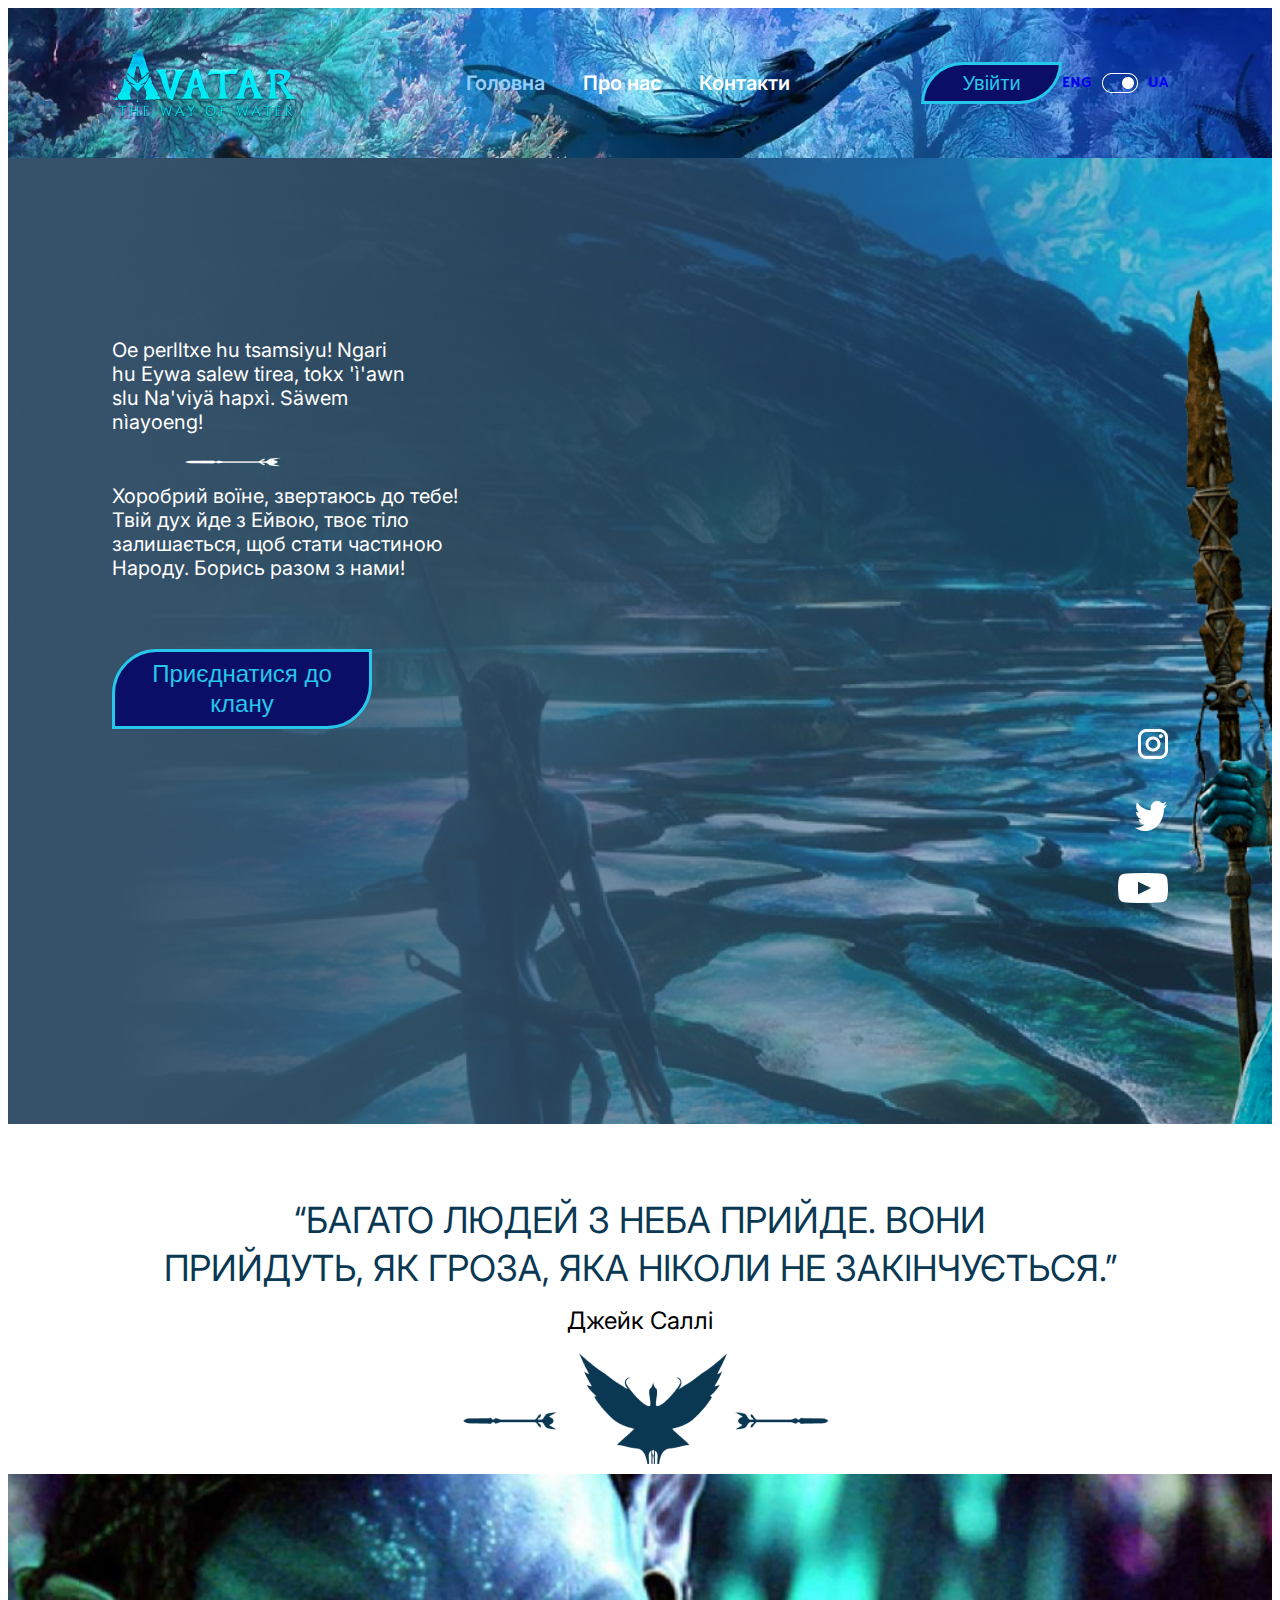
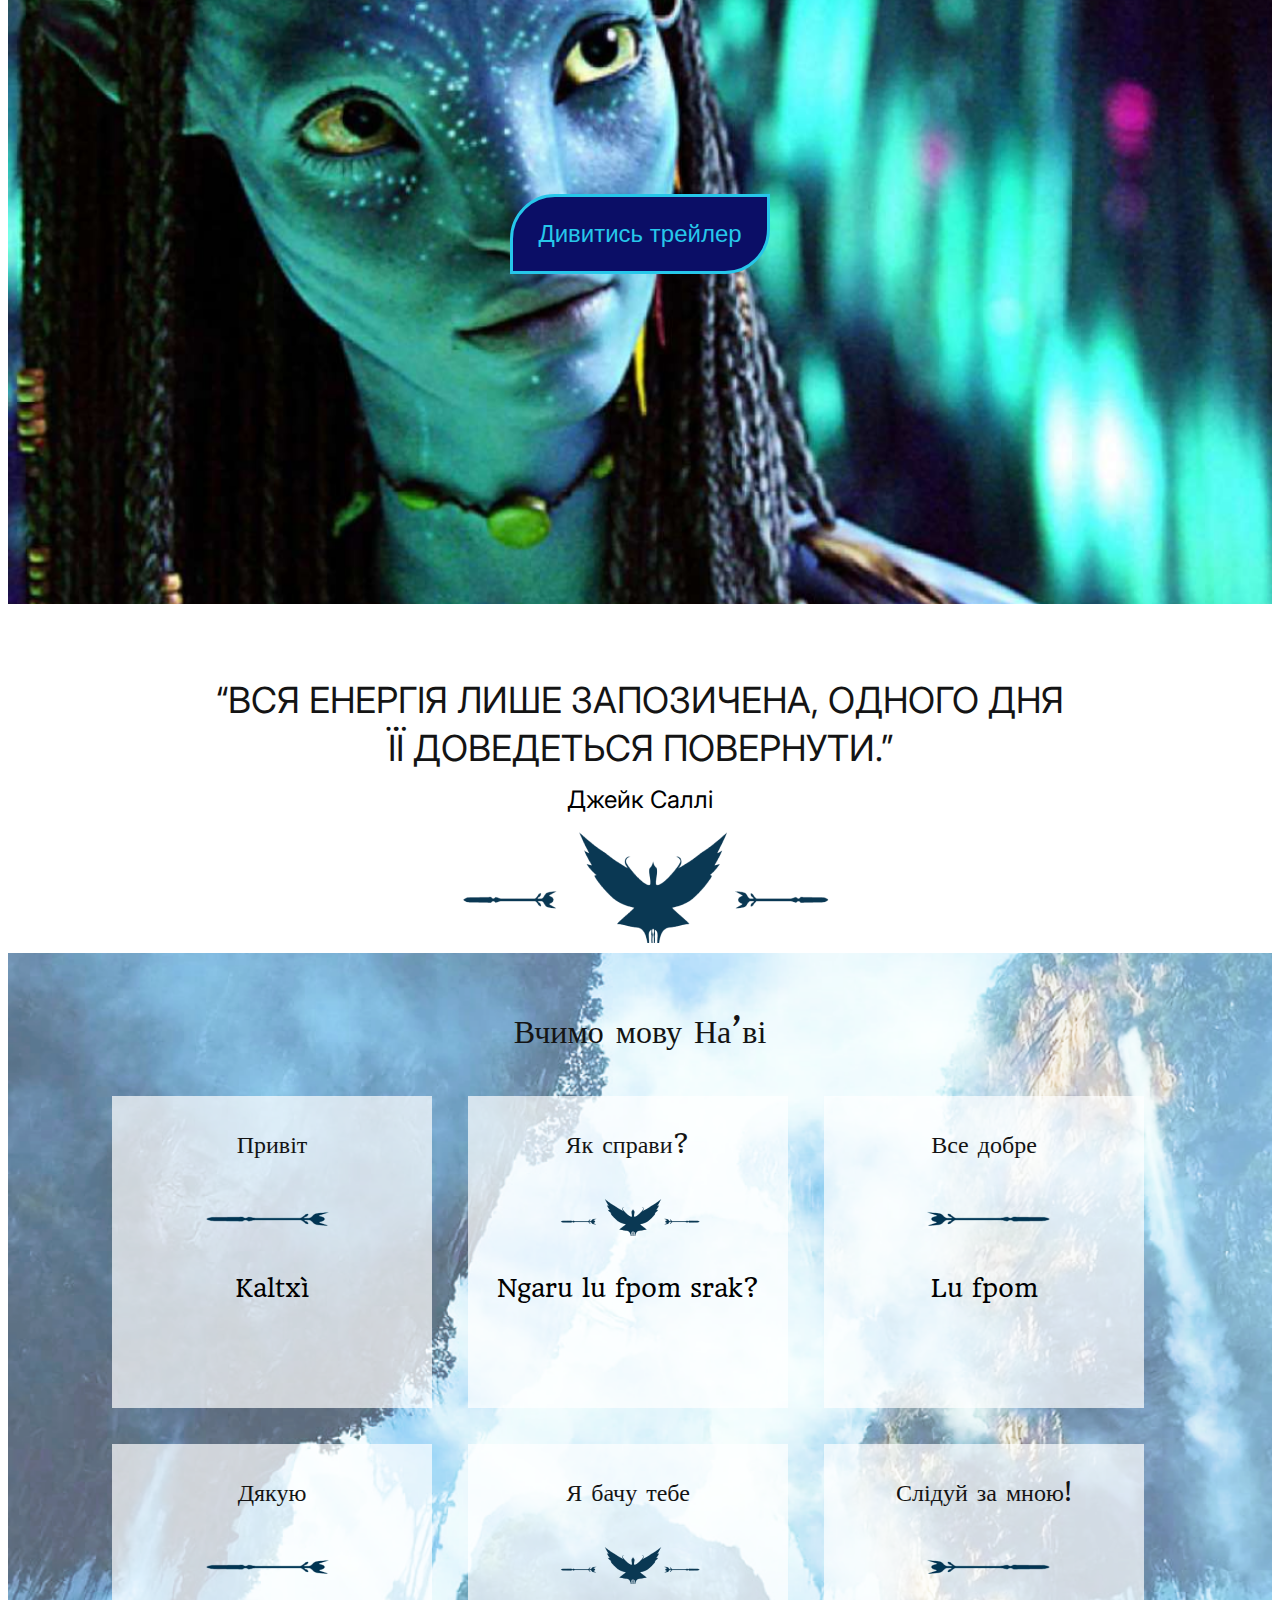
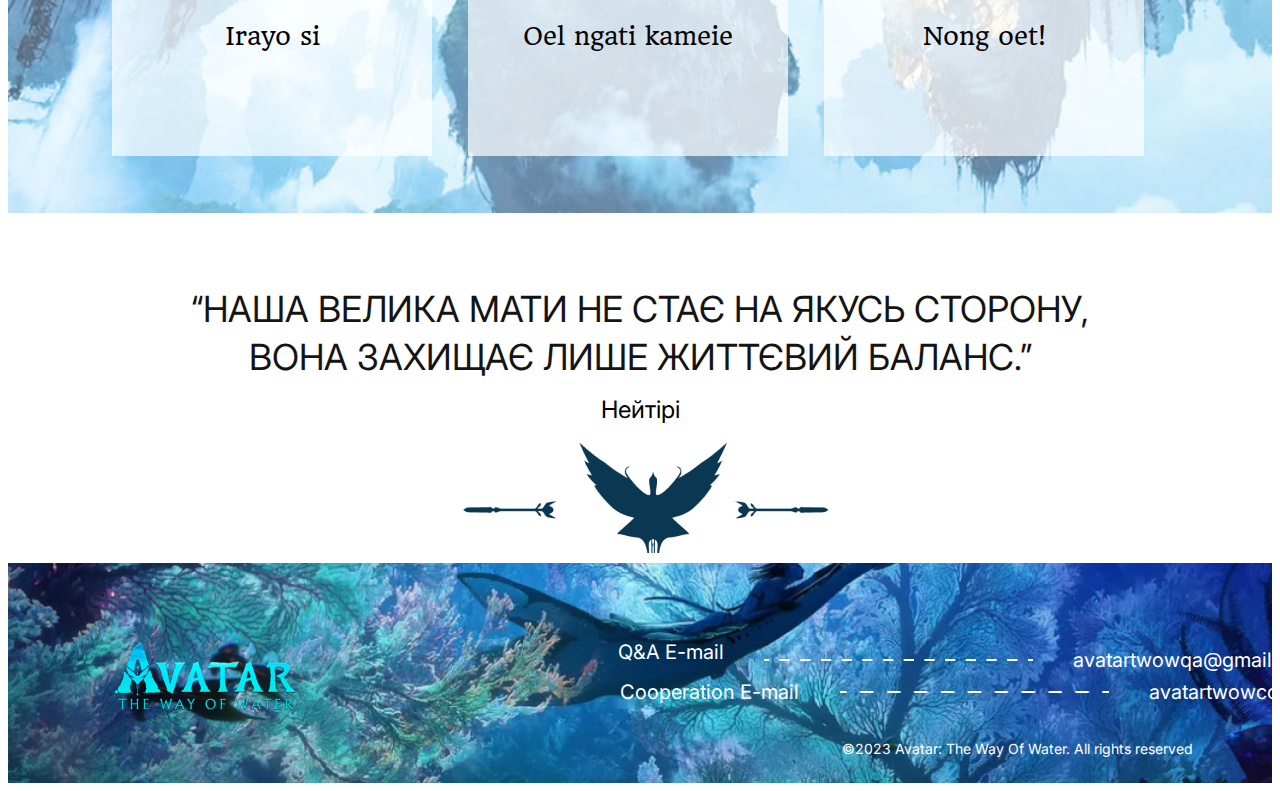
==== index.html @ f0137a79 "debug" ====
<!DOCTYPE html>
<html lang="en">
<head>
    <meta charset="UTF-8">
    <meta name="viewport" content="width=device-width, initial-scale=1.0">
    <title>Document</title>
    <link rel="preconnect" href="https://fonts.googleapis.com">
    <link rel="preconnect" href="https://fonts.gstatic.com" crossorigin>
    <link href="https://fonts.googleapis.com/css2?family=Hammersmith+One&family=Headland+One&family=Inter:wght@100..900&display=swap" rel="stylesheet">
    <link rel="stylesheet" href="https://cdnjs.cloudflare.com/ajax/libs/modern-normalize/2.0.0/modern-normalize.min.css" integrity="sha512-4xo8blKMVCiXpTaLzQSLSw3KFOVPWhm/TRtuPVc4WG6kUgjH6J03IBuG7JZPkcWMxJ5huwaBpOpnwYElP/m6wg==" crossorigin="anonymous" referrerpolicy="no-referrer" />
    <link rel="stylesheet" href="../css/reset.css">
    <link rel="stylesheet" href="../css/style.css">
</head>
<body>
    <header class="header">
        <div class="container header-box">
        <a href="../index.html" class="header-link"><img src="../images/avatar_logo.png" alt="logo" class="header-logo"></a>
        <nav class="header-nav">
            <ul class="nav-list">
                <li class="nav-item"><a href="#" class="nav-link active">Головна</a></li>
                <li class="nav-item"><a href="#" class="nav-link">Про нас</a></li>
                <li class="nav-item"><a href="#" class="nav-link">Контакти</a></li>
            </ul>
        </nav>
        <button type="button" class="header-button">Увійти</button>
        <h2 class="button-title"><a href="./english.htm">ENG</a></h2><img src="../images/switcher.png" alt="switcher" class="button-image2"><h2 class="button-title2"><a href="../index.html">UA</a></h2>
        </div>
    </header>
    <main>
        <!-- Секція герой -->
        <section class="avatar-hero">
            <div class="container">
            <ul class="hero-list">
                <li class="hero-item">
                    <h1 class="hero-title">
                    Oe perlltxe hu tsamsiyu!
                    Ngari hu Eywa salew tirea, 
                    tokx 'ì'awn slu Na'viyä hapxì.
                    Säwem nìayoeng! 
                    </h1>
                </li>
                <li> 
                    <img src="../images/text_arrow.png" alt="arrow" class="hero-image">
                </li>
                <li class="hero-item2">
                    <h2 class="hero-title2">
                        Хоробрий воїне, звертаюсь до тебе!
                        Твій дух йде з Ейвою, 
                        твоє тіло залишається, 
                        щоб стати частиною Народу.
                        Борись разом з нами!
                    </h2>
                </li>
            </ul>
            <button type="button" class="hero-button">Приєднатися до клану</button> 
            <ul class="hero-list2">
                <li class="hero-item2"><a href="#" class="hero-link"><img src="../images/instagram.png" alt="instagram" class="link-image"></a></li>
                <li class="hero-item2"><a href="#" class="hero-link"><img src="../images/twitter.png" alt="twitter" class="link-image"></a></li>
                <li class="hero-item2"><a href="#" class="hero-link"><img src="../images/youtube.png" alt="youtube" class="link-image"></a></li>
            </ul>
            </div>
        </section>
        <!-- Секція цитата -->
        <section class="quote">
            <div class="container quote-box">
            <h2 class="quote-title">“БАГАТО ЛЮДЕЙ З НЕБА ПРИЙДЕ. ВОНИ</h2>
            <h2 class="quote-title2">ПРИЙДУТЬ, ЯК ГРОЗА, ЯКА НІКОЛИ НЕ ЗАКІНЧУЄТЬСЯ.”</h2>
            <p class="quote-desc">Джейк Саллі</p>
            <img src="./images/bird_with_arrows.png" alt="bird and arrows" class="quote-image">
            </div>
        </section>
        <!-- Секція трейлер -->
        <section class="trailer">
            <div class="container button-box">
            <button type="button" class="trailer-button">Дивитись трейлер</button>
            </div>  
        </section>
        <!-- Секція цитата 2 -->
        <section class="second-quote">
            <div class="container second-quote-box">
            <h2 class="second-quote-title">“ВСЯ ЕНЕРГІЯ ЛИШЕ ЗАПОЗИЧЕНА, ОДНОГО ДНЯ</h2>
            <h2 class="second-quote-title2">ЇЇ ДОВЕДЕТЬСЯ ПОВЕРНУТИ.”</h2>
            <p class="second-quote-desc">Джейк Саллі</p>
            <img src="./images/bird_with_arrows.png" alt="bird and arrows" class="second-quote-image">
            </div>
        </section>
        <!-- Секція мови -->
        <section class="language">
            <div class="container">
            <h2 class="language-title">Вчимо мову На’ві</h2>
            <ul class="language-list language-box">
                <li class="language-item">
                    <h3 class="item-title">Привіт</h3>
                    <img src="./images/arrow_left.png" alt="arrow" class="item-image">
                    <p class="item-desc">Kaltxì</p>
                </li>
                <li class="language-item">
                    <h3 class="item-title">Як справи?</h3>
                    <img src="./images/bird_mova.png" alt="bird" class="item-image">
                    <p class="item-desc">Ngaru lu fpom srak?</p>
                </li>
                <li class="language-item">
                    <h3 class="item-title">Все добре</h3>
                    <img src="./images/arrow_right.png" alt="arrow" class="item-image">
                    <p class="item-desc">Lu fpom</p>
                </li>
                <li class="language-item">
                    <h3 class="item-title">Дякую</h3>
                    <img src="./images/arrow_left.png" alt="arrow" class="item-image">
                    <p class="item-desc">Irayo si </p>
                </li>
                <li class="language-item">
                    <h3 class="item-title">Я бачу тебе</h3>
                    <img src="./images/bird_mova.png" alt="bird" class="item-image">
                    <p class="item-desc">Oel ngati kameie</p>
                </li>
                <li class="language-item">
                    <h3 class="item-title">Слідуй за мною!</h3>
                    <img src="./images/arrow_right.png" alt="arrow" class="item-image">
                    <p class="item-desc">Nong oet!</p>
                </li>
            </ul>
            </div>
        </section>
        <!-- Секція цитата 3 -->
        <section class="third-quote">
            <div class="container third-quote-box">
            <h2 class="third-quote-title">“НАША ВЕЛИКА МАТИ НЕ СТАЄ НА ЯКУСЬ СТОРОНУ,</h2>
            <h2 class="third-quote-title2">ВОНА ЗАХИЩАЄ ЛИШЕ ЖИТТЄВИЙ БАЛАНС.”</h2>
            <p class="third-quote-desc">Нейтірі</p>
            <img src="./images/bird.png" alt="bird" class="3rd-quote-image">
            </div>
        </section>
    </main>
    <!-- Футер -->
    <footer class="footer">
        <div class="container footer-box">
        <a href="./index.html" class="footer-link"><img src="./images/avatar_logo.png" alt="logo" class="footer-logo footer-link"></a>
        <div class="footer-desc-box">
        <ul class="footer-list">
            <li class="footer-item">
                <h2 class="footer-title">Q&A E-mail</h2>
                <img src="./images/footer_image_line.png" alt="line" class="title-image">
                <a href="mailto:avatartwowqa@gmail.com" class="title-link">avatartwowqa@gmail.com</a>
            </li>
            <li class="footer-item">
                <h2 class="footer-title2">Cooperation E-mail</h2>
                <img src="./images/footer_image_line2.png" alt="line" class="title-image">
                <a href="mailto:avatartwowcoop@gmail.com" class="title-link">avatartwowcoop@gmail.com</a>
            </li>
        </ul>
        <p class="footer-desc">&#169;2023 Avatar: The Way Of Water. All rights reserved</p>
        </div>
        </div>  
    </footer>
</body>
</html>
---- css/style.css ----
:root {
    --background-color: rgba(255, 255, 255, 1);
    --third-quote-background: rgba(255, 255, 255, 0.7);
    --button-background2: rgba(0, 0, 0, 0);
    --item-mova-background: rgba(255, 255, 255, 0.7);
    --hover-button: rgb(0, 0, 139);
    --link-color: rgb(200, 200, 200);
    --main-color: rgba(255, 255, 255, 1);
    --additional-color: rgba(148, 207, 255, 1);
    --quote-text: rgba(10, 56, 83, 1);
    --first-mova-text: rgba(20, 20, 20, 1);
    --second-mova-text: rgba(0, 0, 0, 1);
    --button-text-color: rgba(38, 199, 234, 1);
    --button-boarder: rgba(38, 199, 234, 1);
    --button-background: rgba(11, 14, 102, 1);
}

body {
    font-family: "Headland One", serif;
}

header {
    background-image: url(../images/header-background.png);
    background-size: cover;
}

.nav-link {
    color: var(--main-color);
    font-family: "Inter", sans-serif;
    font-size: 20px;
    font-weight: 600;
    line-height: 1.2;
}

.nav-link:hover,
.nav-link:focus {
    color: var(--additional-color)
}

.active {
    color: var(--additional-color);
}

.header-button {
    color: var(--button-text-color);
    text-align: center;
    font-size: 20px;
    font-weight: 400;
    line-height: 1.25;
    border-radius: 45px 0px;
    border: 3px solid var(--button-boarder);
    background: var(--button-background);
    width: 141px;
    height: 41.694px;
}

.header-button:hover,
.header-button:focus {
    background-color: var(--hover-button);
}



.header-button2 {
    color: var(--main-color);
    font-family: "Hammersmith One", sans-serif;
    font-size: 16px;
    font-weight: 400;
    line-height: 1.25;
    border: none;
    background-color: var(--button-background2);
    width: 107px;
    height: 20px;
}

.button-title,
.button-title2 {
    color: var(--main-color);
    text-align: center;
    font-family: "Hammersmith One";
    font-size: 16px;
    font-weight: 400;
    line-height: 1.25;
}

/* hero */

.avatar-hero {
    background-image: url(../images/background_hero.jpg);
    background-size: cover;
}

.hero-title {
    color: var(--main-color);
    font-family: "Inter", sans-serif;
    font-size: 20px;
    font-weight: 400;
    line-height: 1.2;
    width: 298px;
    height: 96px;
}

.hero-title2 {
    color: var(--main-color);
    font-family: "Inter", sans-serif;
    font-size: 20px;
    font-weight: 400;
    line-height: 1.2;
    width: 376px;
    height: 123px;
    flex-shrink: 0;
}

.hero-button {
    color: var(--button-text-color);
    font-size: 24px;
    font-weight: 400;
    line-height: 1.25;
    border-radius: 45px 0px;
    border: 3px solid var(--button-boarder);
    background: var(--button-background);
}

.hero-button:hover,
.hero-button:focus {
    background-color: var(--hover-button);
}

/* quote */

.quote {
    background-color: var(--background-color);
    text-align: center;
}

.quote-title {
    color: var(--quote-text);
    text-align: center;
    font-family: "Inter", sans-serif;
    font-size: 36px;
    font-style: normal;
    font-weight: 400;
    line-height: 1.22;
}

.quote-title2 {
    color: var(--quote-text);
    text-align: center;
    font-family: "Inter", sans-serif;
    font-size: 36px;
    font-style: normal;
    font-weight: 400;
    line-height: 1.22;
}

.quote-desc {
    color: var(--second-mova-text);
    text-align: center;
    font-family: "Inter", sans-serif;
    font-size: 24px;
    font-weight: 400;
    line-height: 1.20;
}

/* trailer */

.trailer {
    background-image: url(../images/trailer_background.png);
    background-size: cover;
}

.trailer-button {
    color: var(--button-text-color);
    text-align: center;
    font-size: 24px;
    font-weight: 400;
    line-height: 1.25;
    border-radius: 45px 0px;
    border: 3px solid var(--button-boarder);
    background: var(--button-background);
    width: 260px;
    height: 80px;
    flex-shrink: 0;
}

.trailer-button:hover,
.trailer-button:focus {
    background-color: var(--hover-button);
}

/* 2 quote */

.second-quote {
    background-color: var(--background-color);
    text-align: center;
}


.second-quote-title {
    color: var(--first-mova-text);
    text-align: center;
    font-family: "Inter", sans-serif;
    font-size: 36px;
    font-weight: 400;
    line-height: 1.22;
}

.second-quote-title2 {
    color: var(--first-mova-text);
    text-align: center;
    font-family: "Inter", sans-serif;
    font-size: 36px;
    font-weight: 400;
    line-height: 1.22;
}

.second-quote-desc {
    color: var(--second-mova-text);
    text-align: center;
    font-family: "Inter", sans-serif;
    font-size: 24px;
    font-style: normal;
    font-weight: 400;
    line-height: 1.20;
}

/* mova */

.language {
    background-image: url(../images/mova_background.png);
    background-size: cover;
}

.language-title {
    color: var(--first-mova-text);
    text-align: center;
    font-family: "Headland One", serif;
    font-size: 32px;
    font-weight: 400;
    line-height: 1.25;
}

.language-item {
    background-color: var(--item-mova-background);
    /* width: 25%; 
height: 60%; */

}

.item-title {
    color: var(--first-mova-text);
    text-align: center;
    font-size: 24px;
    font-weight: 400;
    line-height: 1.00;
}

.item-desc {
    color: var(--second-mova-text);
    text-align: center;
    font-size: 24px;
    font-weight: 400;
    line-height: 1.00;
}

/* 3 quote */

.third-quote {
    background-color: var(--third-quote-background);
    text-align: center;
}

.third-quote-title {
    color: var(--first-mova-text);
    text-align: center;
    font-family: "Inter", sans-serif;
    font-size: 36px;
    font-weight: 400;
    line-height: 1.22;
}

.third-quote-title2 {
    color: var(--first-mova-text);
    text-align: center;
    font-family: "Inter", sans-serif;
    font-size: 36px;
    font-weight: 400;
    line-height: 1.22;
}

.third-quote-desc {
    color: var(--second-mova-text);
    text-align: center;
    font-family: "Inter", sans-serif;
    font-size: 24px;
    font-weight: 400;
    line-height: 1.20;
}

/* footer */

.footer {
    background-image: url(../images/footer_background.png);
    background-size: cover;
}

.footer-title {
    color: var(--main-color);
    text-align: center;
    font-family: "Inter", sans-serif;
    font-size: 20px;
    font-weight: 400;
    line-height: 1.2;
}

.footer-title2 {
    color: var(--main-color);
    text-align: center;
    font-family: "Inter", sans-serif;
    font-size: 20px;
    font-weight: 400;
    line-height: 1.2;
}

.title-link {
    color: var(--main-color);
    text-align: center;
    font-family: "Inter", sans-serif;
    font-size: 20px;
    font-weight: 400;
    line-height: 1.2;
}

.title-link:hover,
.title-link:focus {
    color: var(--link-color);
}

.footer-desc {
    color: var(--main-color);
    text-align: center;
    font-family: "Inter", sans-serif;
    font-size: 14px;
    font-weight: 400;
    line-height: 1.21;
}
.container {
    width: 1056px;
    margin: 0 auto;
    padding: 0 12px;
}

/* header */

.header {
    padding-top: 39px;
    padding-bottom: 39px;
}

.header-box {
    display: flex;
    justify-content: center;
    align-items: center;
}

.header-link {
    margin-right: 168px;
}

.nav-list {
    display: flex;
    gap: 38px;
}

.header-button {
    display: flex;
    align-items: center;
    justify-content: center;
    margin-left: auto;
}

.header-button2 {
    display: flex;
    align-items: center;
    justify-content: center;
    margin-left: auto;
}

.button-title {
    padding-right: 10px;
}

.button-title2 {
    padding-left: 10px;
}

/* hero */

.avatar-hero {
    padding-top: 180px;
    padding-bottom: 179px;
}

.hero-item {
    padding-bottom: 10px;
}

.hero-title {
    width: 298px;
}

.hero-image {
    width: 152px;
    height: 40px;
    padding-left: 53px;
}

.hero-title2 {
    width: 376px;
}

.hero-item2 {
    margin-bottom: 42px;
}

.hero-button {
    display: flex;
    width: 260px;
    height: 80px;
    align-items: center;
    justify-content: center;
}

.hero-list2 {
    display: flex;
    align-items: flex-end;
    justify-content: flex-end;
    flex-direction: column;
}

/* quote */

.quote {
    padding-top: 75px;
    padding-bottom: 10px;
}

.quote-box {
    display: flex;
    justify-content: center;
    align-items: center;
    flex-direction: column;
}

.quote-title {
    margin-bottom: 4px;
    padding: 0 auto;
}

.quote-title2 {
    width: 1002px;
    padding: 0 auto;
    margin-bottom: 16px;
}

.quote-desc {
    margin-bottom: 8px;
    padding: 0 auto;
}

.quote-image {
    padding: 0 auto;
}

/* trailer */

.trailer {
    padding-top: 320px;
    padding-bottom: 330px;
}

.button-box {
    display: flex;
    justify-content: center;
    align-items: center;
}

.trailer-button {
    display: flex;
    align-items: center;
    justify-content: center;
}

/* 2 quote */

.second-quote {
    padding-top: 75px;
    padding-bottom: 10px;
}

.second-quote-box {
    display: flex;
    justify-content: center;
    align-items: center;
    flex-direction: column;
}

.second-quote-title {
    width: 886px;
    margin-bottom: 4px;
    padding: 0 auto;
}

.second-quote-title2 {
    width: 528px;
    padding: 0 auto;
    margin-bottom: 16px;
}

.second-quote-desc {
    margin-bottom: 8px;
    padding: 0 auto;
}

.second-quote-image {
    padding: 0 auto;
}

/* language, вернутся сюда */

.language {
    padding-top: 58px;
    padding-bottom: 57px;
}

.language-title {
    margin-bottom: 45px;
}

.language-box {
    display: flex;
    justify-content: flex-start;
    align-items: center;
    flex-wrap: wrap;
    gap: 36px;
}


.language-item {
    width: 320px;
    height: 240px;
    padding: 36px 0;
}

.item-title {
    margin-bottom: 40px;
}

.item-image {
    margin-bottom: 40px;
    padding: 0 84px;
}

/* 3 quote */

.third-quote {
    padding-top: 75px;
    padding-bottom: 10px;
}

.third-quote-box {
    display: flex;
    justify-content: center;
    align-items: center;
    flex-direction: column;
}

.third-quote-title {
    width: 938px;
    padding: 0 auto;
    margin-bottom: 4px;
}

.third-quote-title2 {
    width: 812px;
    padding: 0 auto;
    margin-bottom: 16px;
}

.third-quote-desc {
    margin-bottom: 8px;
    padding: 0 auto;
}

.third-quote-image {
    padding: 0 auto;
}

/* footer */

.footer {
    padding-top: 77px;
    padding-bottom: 25px;
}

.footer-box {
    display: flex;
}

.footer-link {
    margin-right: 160px;
}

.footer-desc-box {
    display: flex;
    flex-wrap: wrap;
    justify-content: center;
}

.footer-item {
    display: flex;
    gap: 20px;
    align-items: center;
}

.footer-title {
    margin-right: 20px;
    margin-bottom: 16px;
}

.footer-title2 {
    width: 182px;
    margin-right: 20px;
}

.title-image {
    margin-right: 20px;
    width: 269px;
    height: 2px;
}

.footer-desc {
    margin-top: 37px;
    padding: 0 auto;
}
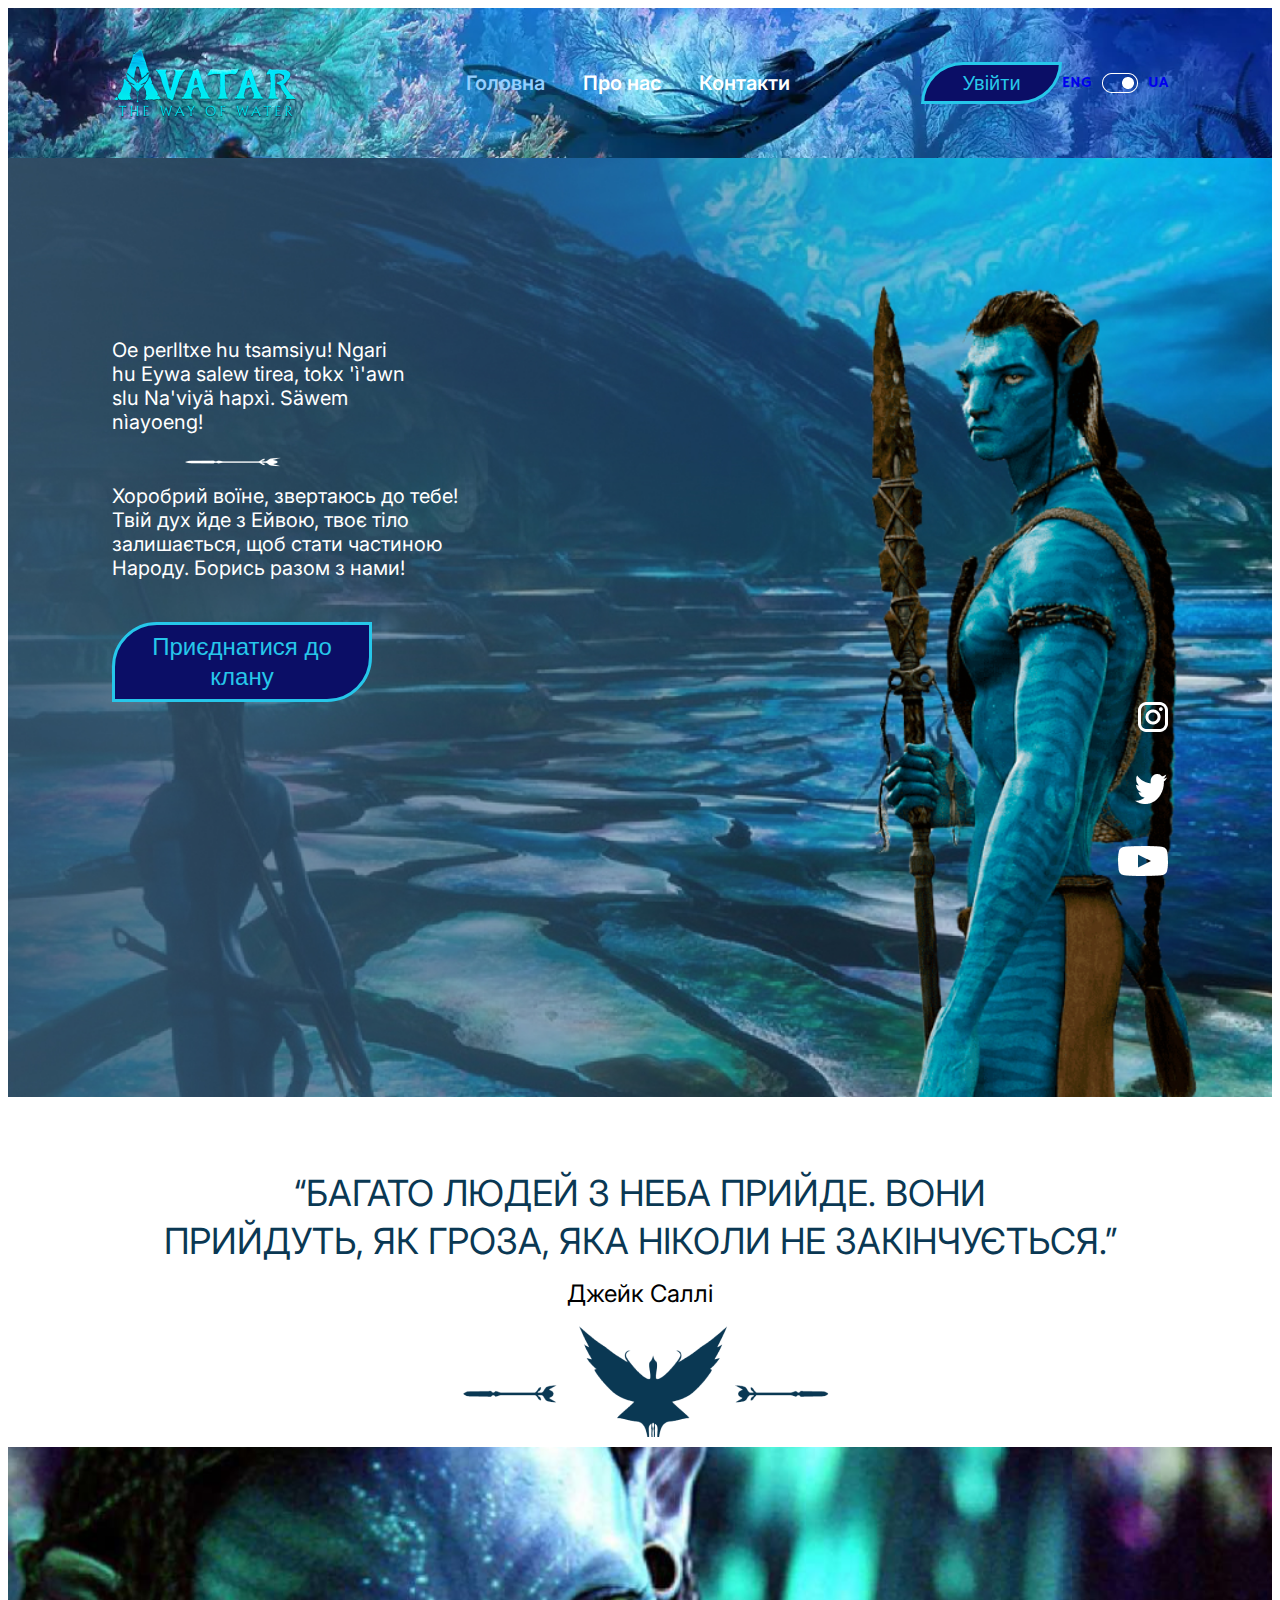
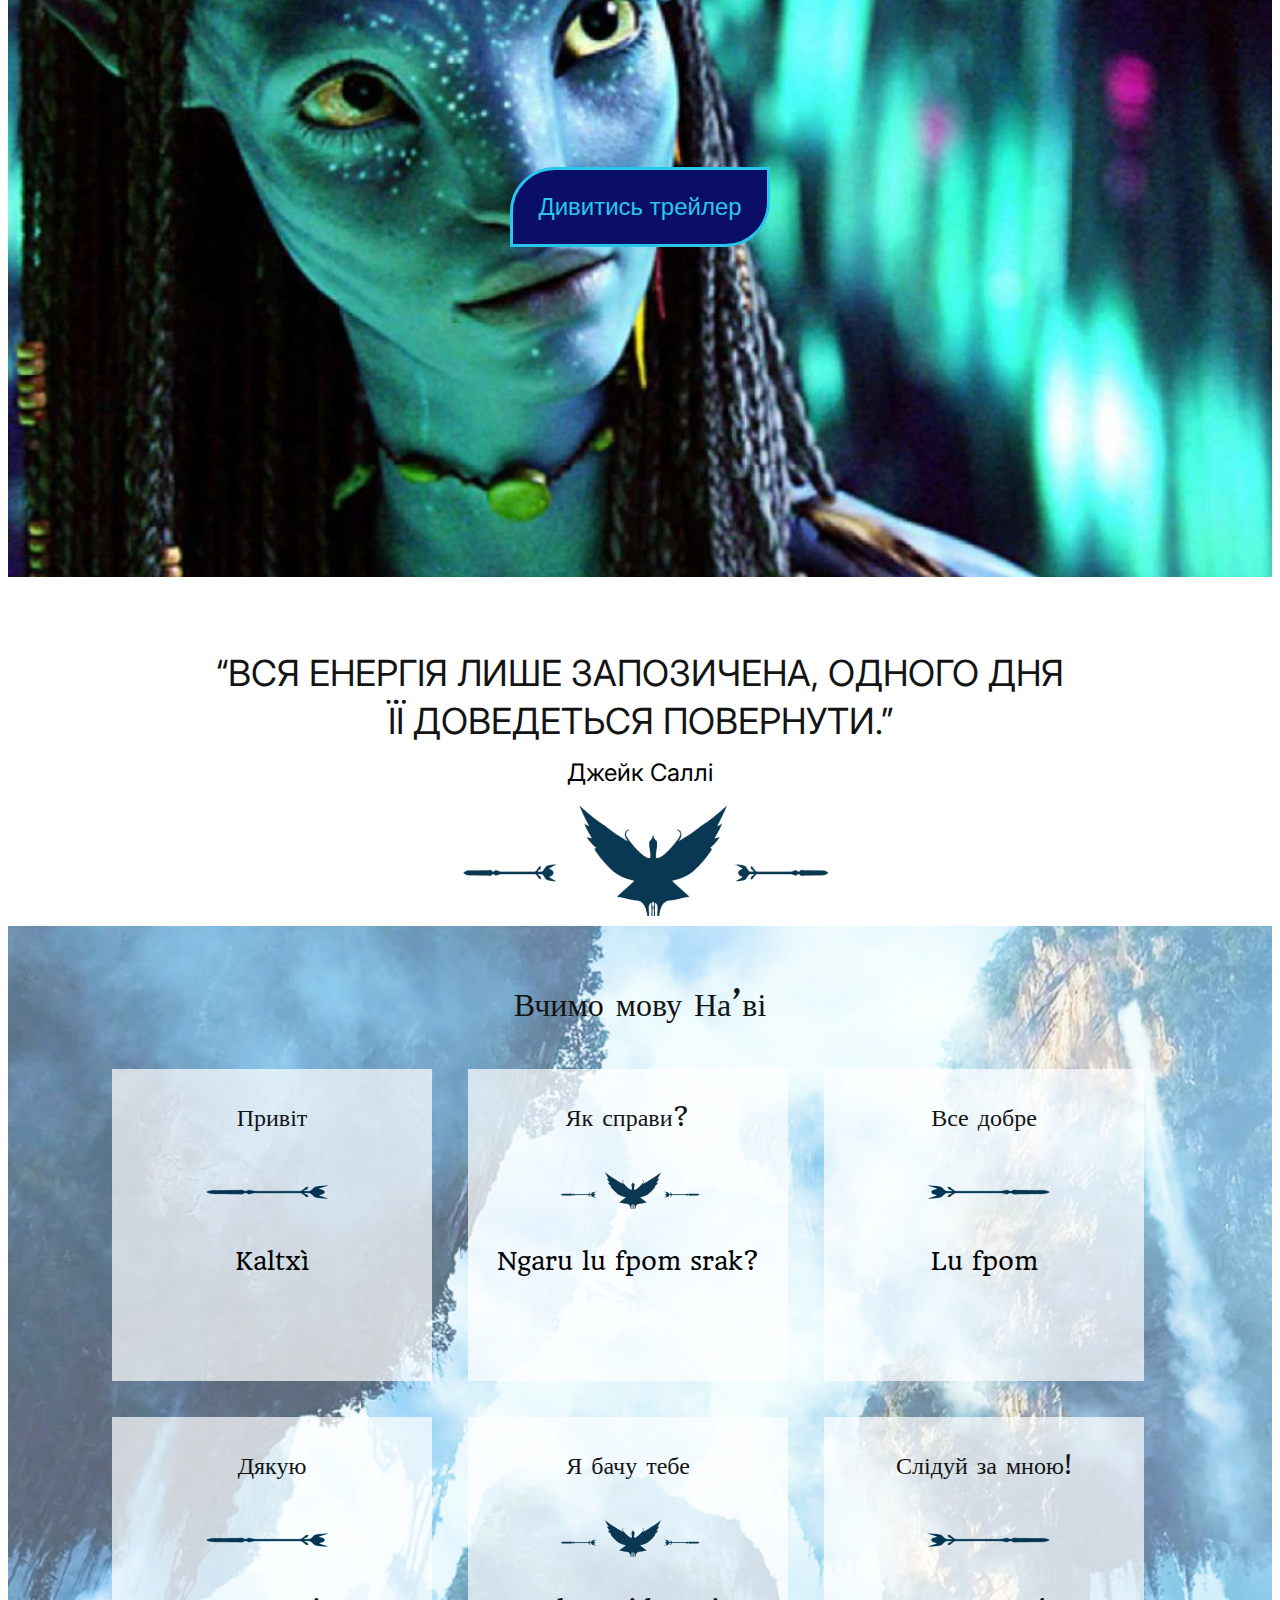
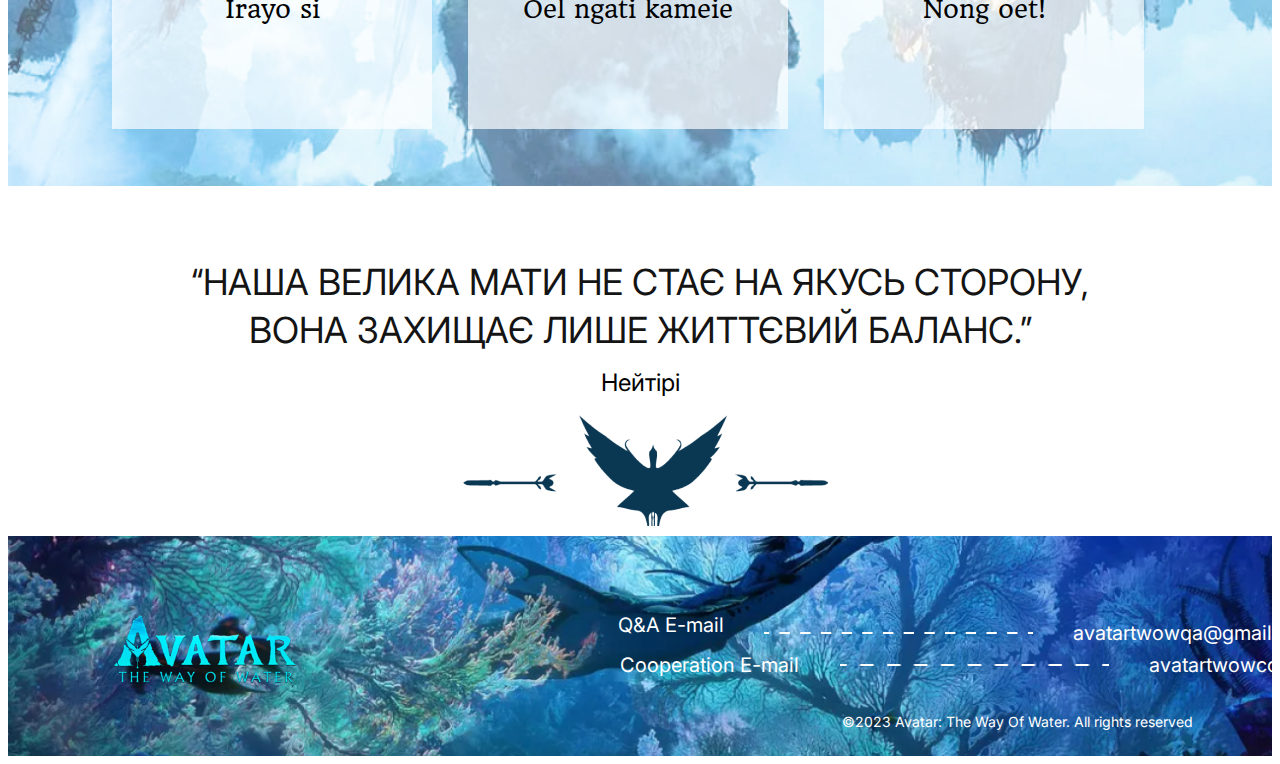
==== commit efc10955: "final" ====
--- a/index.html
+++ b/index.html
@@ -14,7 +14,7 @@
 <body>
     <header class="header">
         <div class="container header-box">
-        <a href="../index.html" class="header-link"><img src="../images/avatar_logo.png" alt="logo" class="header-logo"></a>
+        <a href="./index.html" class="header-link"><img src="../images/avatar_logo.png" alt="logo" class="header-logo"></a>
         <nav class="header-nav">
             <ul class="nav-list">
                 <li class="nav-item"><a href="#" class="nav-link active">Головна</a></li>
@@ -23,7 +23,7 @@
             </ul>
         </nav>
         <button type="button" class="header-button">Увійти</button>
-        <h2 class="button-title"><a href="./english.htm">ENG</a></h2><img src="../images/switcher.png" alt="switcher" class="button-image2"><h2 class="button-title2"><a href="../index.html">UA</a></h2>
+        <h2 class="button-title"><a href="./pages/english.htm">ENG</a></h2><img src="../images/switcher.png" alt="switcher" class="button-image2"><h2 class="button-title2"><a href="../index.html">UA</a></h2>
         </div>
     </header>
     <main>
@@ -133,7 +133,7 @@
         </section>
     </main>
     <!-- Футер -->
-    <footer class="footer">
+        <footer class="footer">
         <div class="container footer-box">
         <a href="./index.html" class="footer-link"><img src="./images/avatar_logo.png" alt="logo" class="footer-logo footer-link"></a>
         <div class="footer-desc-box">
--- a/css/style.css
+++ b/css/style.css
@@ -88,6 +88,8 @@
 .avatar-hero {
     background-image: url(../images/background_hero.jpg);
     background-size: cover;
+    background-position: center;
+    background-repeat: no-repeat;
 }
 
 .hero-title {
@@ -97,7 +99,6 @@
     font-weight: 400;
     line-height: 1.2;
     width: 298px;
-    height: 96px;
 }
 
 .hero-title2 {
@@ -107,8 +108,6 @@
     font-weight: 400;
     line-height: 1.2;
     width: 376px;
-    height: 123px;
-    flex-shrink: 0;
 }
 
 .hero-button {
@@ -119,6 +118,7 @@
     border-radius: 45px 0px;
     border: 3px solid var(--button-boarder);
     background: var(--button-background);
+    padding: 10px 31px;
 }
 
 .hero-button:hover,
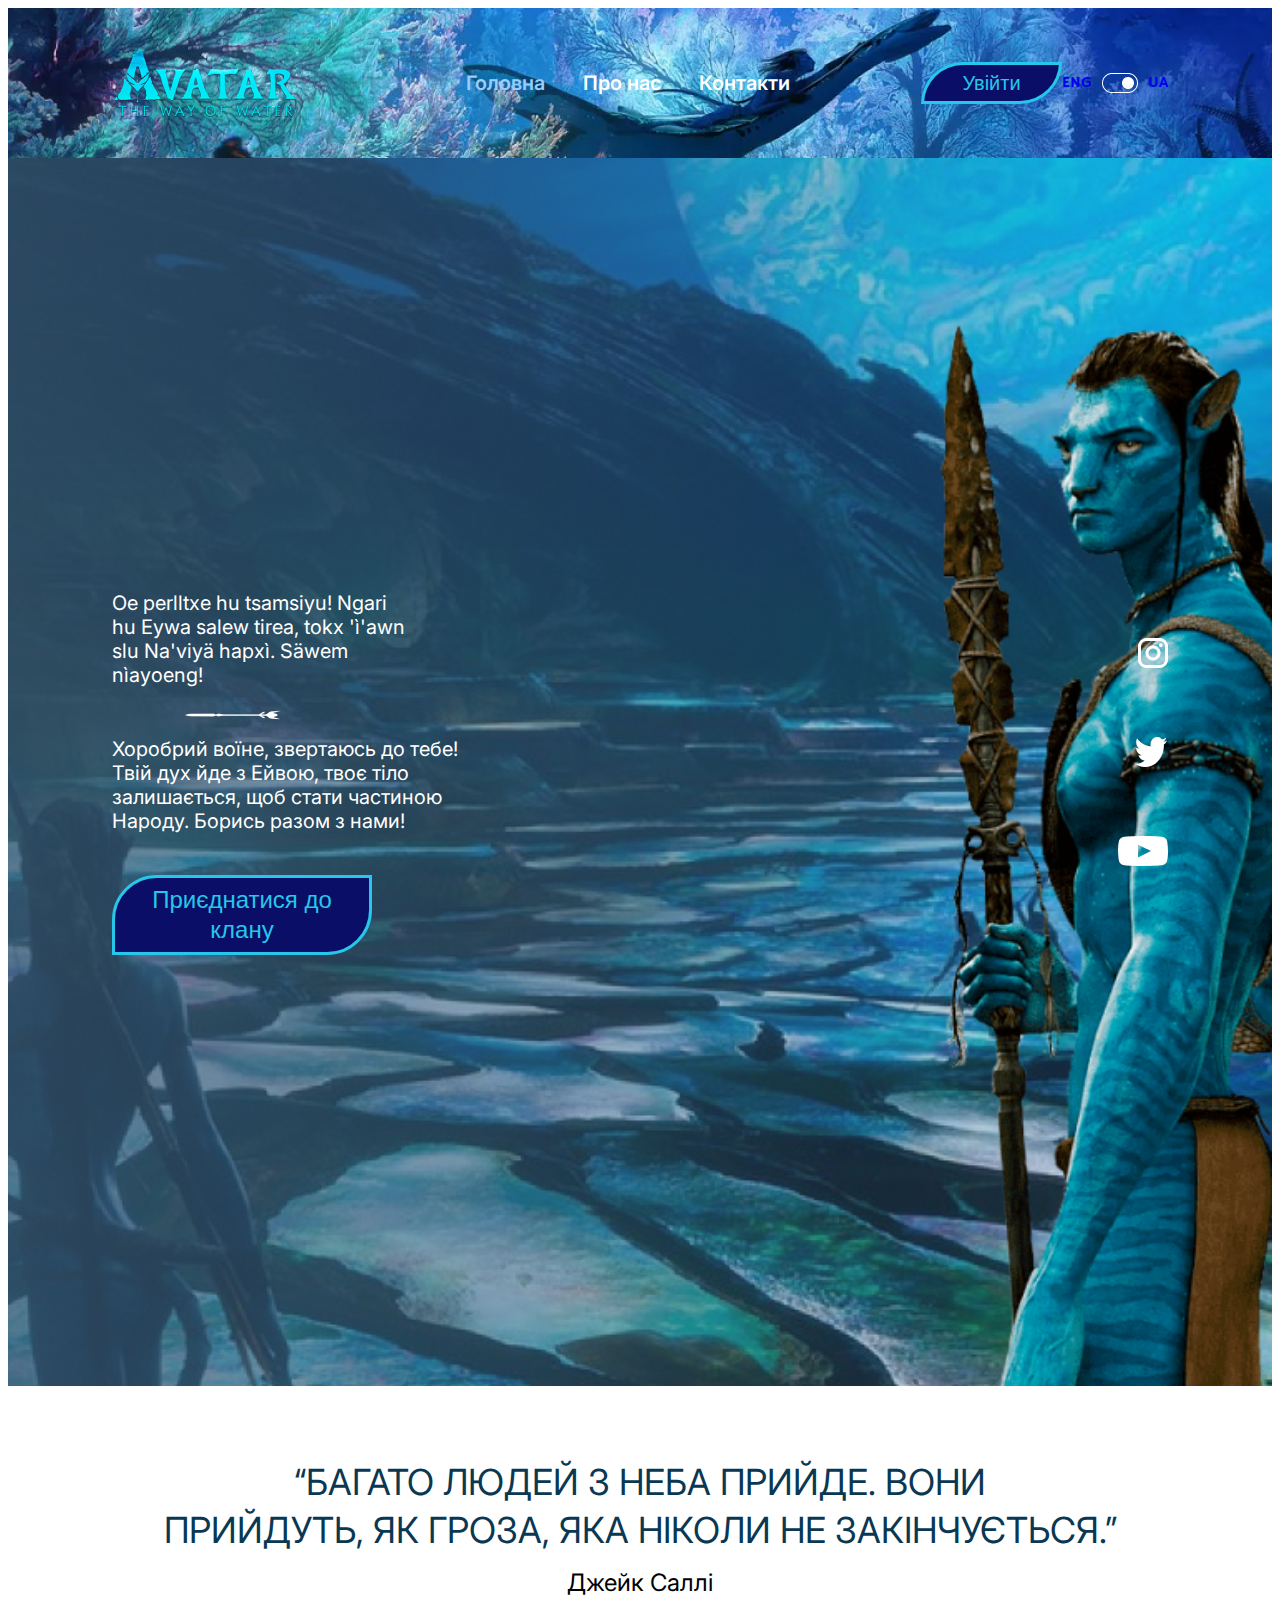
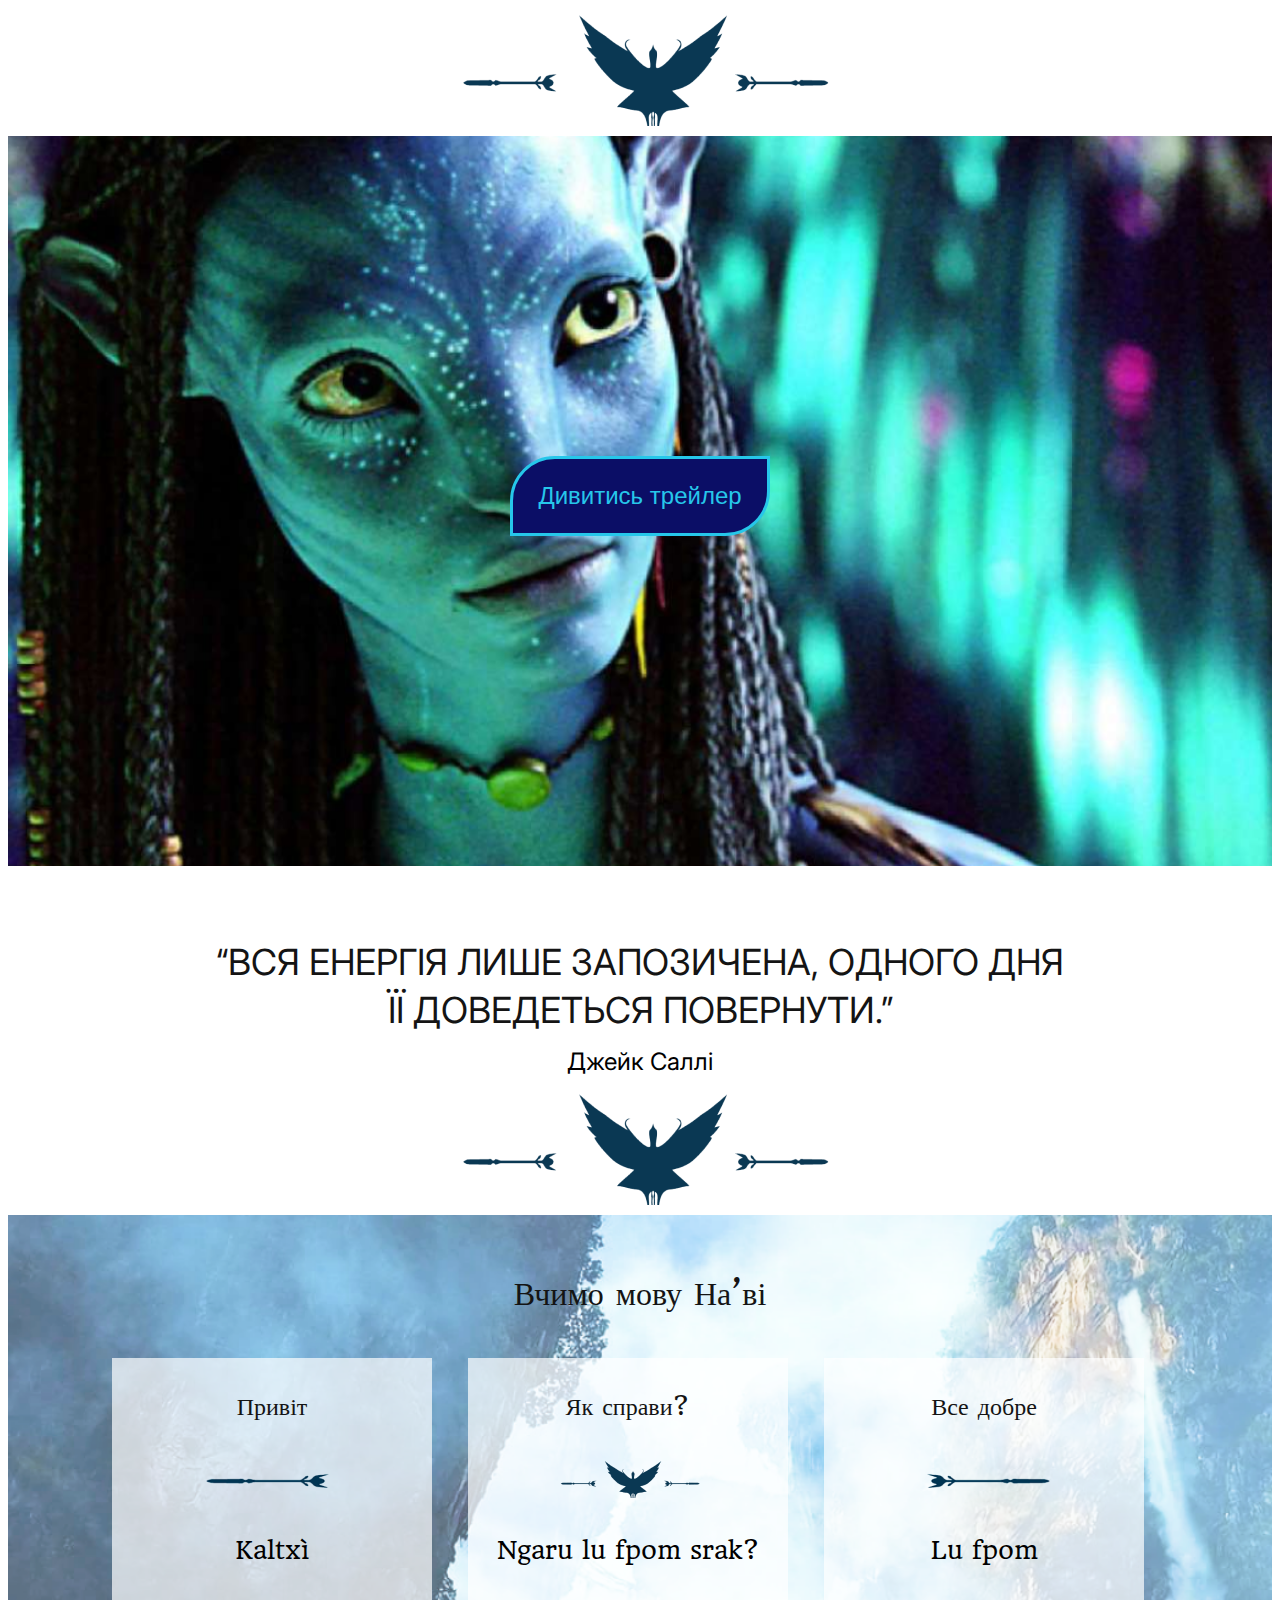
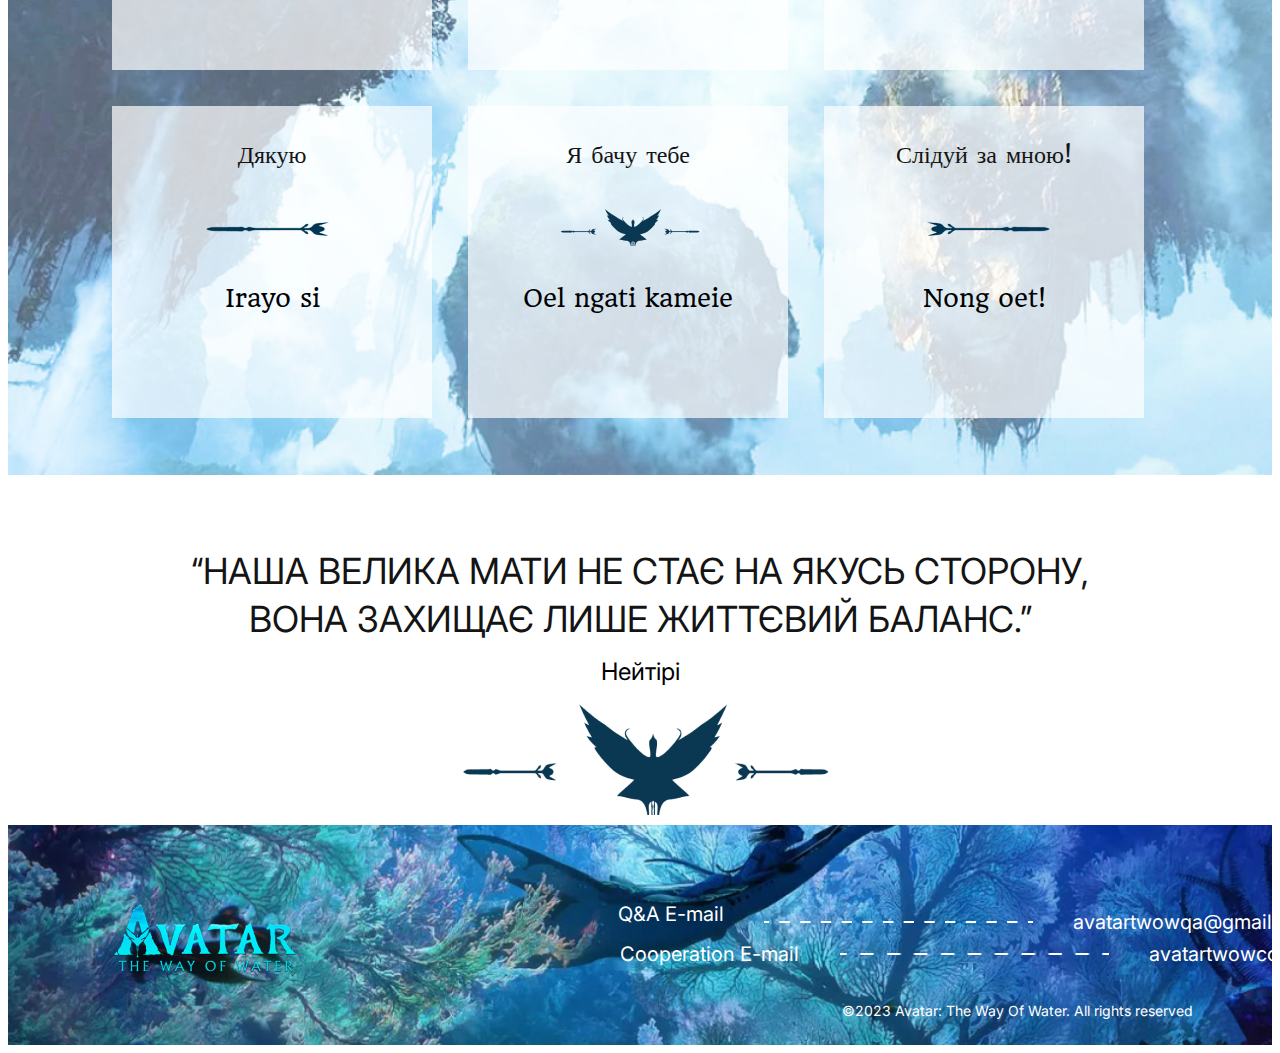
==== commit 017eb0cc: "last update" ====
--- a/index.html
+++ b/index.html
@@ -8,13 +8,13 @@
     <link rel="preconnect" href="https://fonts.gstatic.com" crossorigin>
     <link href="https://fonts.googleapis.com/css2?family=Hammersmith+One&family=Headland+One&family=Inter:wght@100..900&display=swap" rel="stylesheet">
     <link rel="stylesheet" href="https://cdnjs.cloudflare.com/ajax/libs/modern-normalize/2.0.0/modern-normalize.min.css" integrity="sha512-4xo8blKMVCiXpTaLzQSLSw3KFOVPWhm/TRtuPVc4WG6kUgjH6J03IBuG7JZPkcWMxJ5huwaBpOpnwYElP/m6wg==" crossorigin="anonymous" referrerpolicy="no-referrer" />
-    <link rel="stylesheet" href="../css/reset.css">
-    <link rel="stylesheet" href="../css/style.css">
+    <link rel="stylesheet" href="./css/reset.css">
+    <link rel="stylesheet" href="./css/style.css">
 </head>
 <body>
     <header class="header">
         <div class="container header-box">
-        <a href="./index.html" class="header-link"><img src="../images/avatar_logo.png" alt="logo" class="header-logo"></a>
+        <a href="./index.html" class="header-link"><img src="./images/avatar_logo.png" alt="logo" class="header-logo"></a>
         <nav class="header-nav">
             <ul class="nav-list">
                 <li class="nav-item"><a href="#" class="nav-link active">Головна</a></li>
@@ -23,13 +23,14 @@
             </ul>
         </nav>
         <button type="button" class="header-button">Увійти</button>
-        <h2 class="button-title"><a href="./pages/english.htm">ENG</a></h2><img src="../images/switcher.png" alt="switcher" class="button-image2"><h2 class="button-title2"><a href="../index.html">UA</a></h2>
+        <h2 class="button-title"><a href="./pages/english.htm">ENG</a></h2><img src="./images/switcher.png" alt="switcher" class="button-image2"><h2 class="button-title2"><a href="./index.html">UA</a></h2>
         </div>
     </header>
     <main>
         <!-- Секція герой -->
         <section class="avatar-hero">
             <div class="container">
+                <div class="hero-box">
             <ul class="hero-list">
                 <li class="hero-item">
                     <h1 class="hero-title">
@@ -40,7 +41,7 @@
                     </h1>
                 </li>
                 <li> 
-                    <img src="../images/text_arrow.png" alt="arrow" class="hero-image">
+                    <img src="./images/text_arrow.png" alt="arrow" class="hero-image">
                 </li>
                 <li class="hero-item2">
                     <h2 class="hero-title2">
@@ -53,10 +54,11 @@
                 </li>
             </ul>
             <button type="button" class="hero-button">Приєднатися до клану</button> 
+            </div>
             <ul class="hero-list2">
-                <li class="hero-item2"><a href="#" class="hero-link"><img src="../images/instagram.png" alt="instagram" class="link-image"></a></li>
-                <li class="hero-item2"><a href="#" class="hero-link"><img src="../images/twitter.png" alt="twitter" class="link-image"></a></li>
-                <li class="hero-item2"><a href="#" class="hero-link"><img src="../images/youtube.png" alt="youtube" class="link-image"></a></li>
+                <li class="hero-item2"><a href="#" class="hero-link"><img src="./images/instagram.png" alt="instagram" class="link-image"></a></li>
+                <li class="hero-item2"><a href="#" class="hero-link"><img src="./images/twitter.png" alt="twitter" class="link-image"></a></li>
+                <li class="hero-item2"><a href="#" class="hero-link"><img src="./images/youtube.png" alt="youtube" class="link-image"></a></li>
             </ul>
             </div>
         </section>
@@ -72,6 +74,7 @@
         <!-- Секція трейлер -->
         <section class="trailer">
             <div class="container button-box">
+                <h1 hidden></h1>
             <button type="button" class="trailer-button">Дивитись трейлер</button>
             </div>  
         </section>
--- a/css/style.css
+++ b/css/style.css
@@ -92,6 +92,12 @@
     background-repeat: no-repeat;
 }
 
+.avatar-hero > .container {
+    display: flex;
+    justify-content: space-between;
+    align-items: center;
+}
+
 .hero-title {
     color: var(--main-color);
     font-family: "Inter", sans-serif;
@@ -348,6 +354,7 @@
     width: 1056px;
     margin: 0 auto;
     padding: 0 12px;
+    outline: 1px solid red;
 }
 
 /* header */
@@ -642,4 +649,14 @@
 .footer-desc {
     margin-top: 37px;
     padding: 0 auto;
+}
+
+.hero-list2{
+    padding-bottom: 299px;
+    padding-top: 300px;
+    gap: 27px;
+}
+
+.container{
+    outline: none;
 }